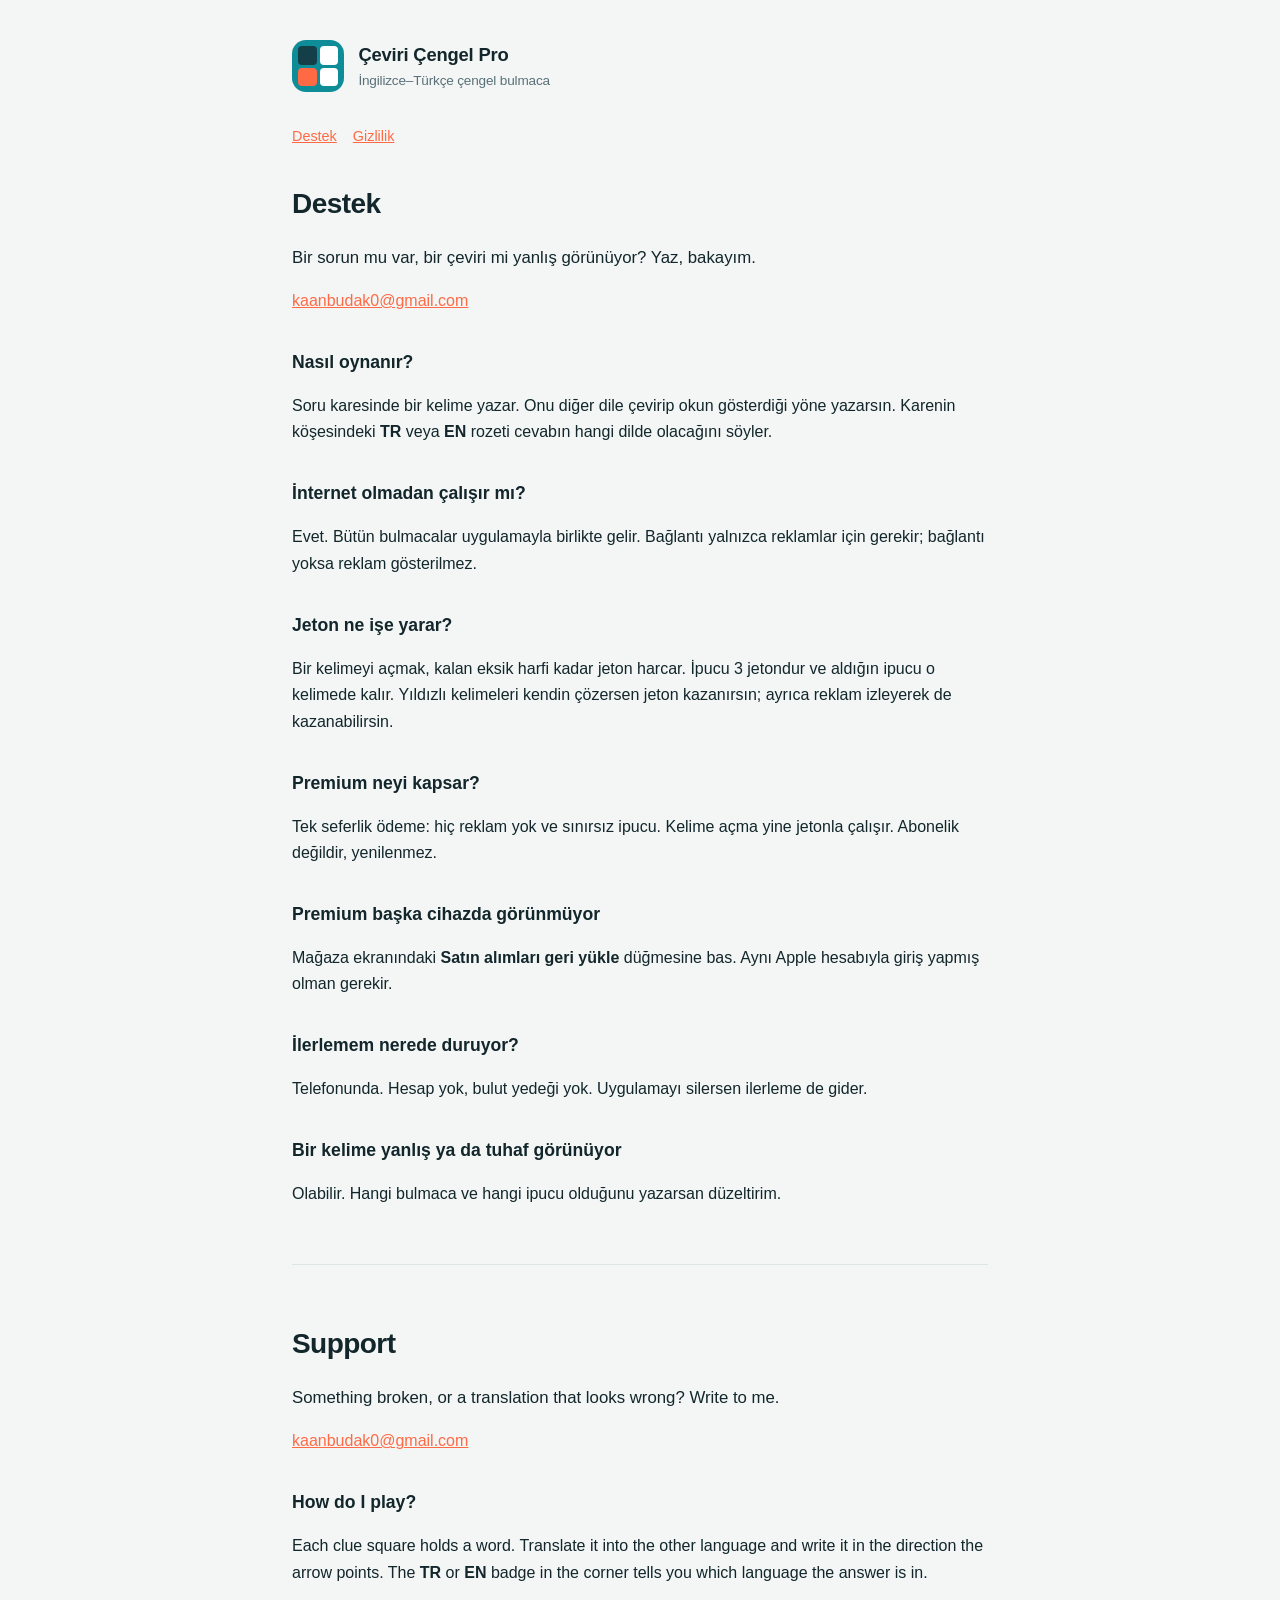
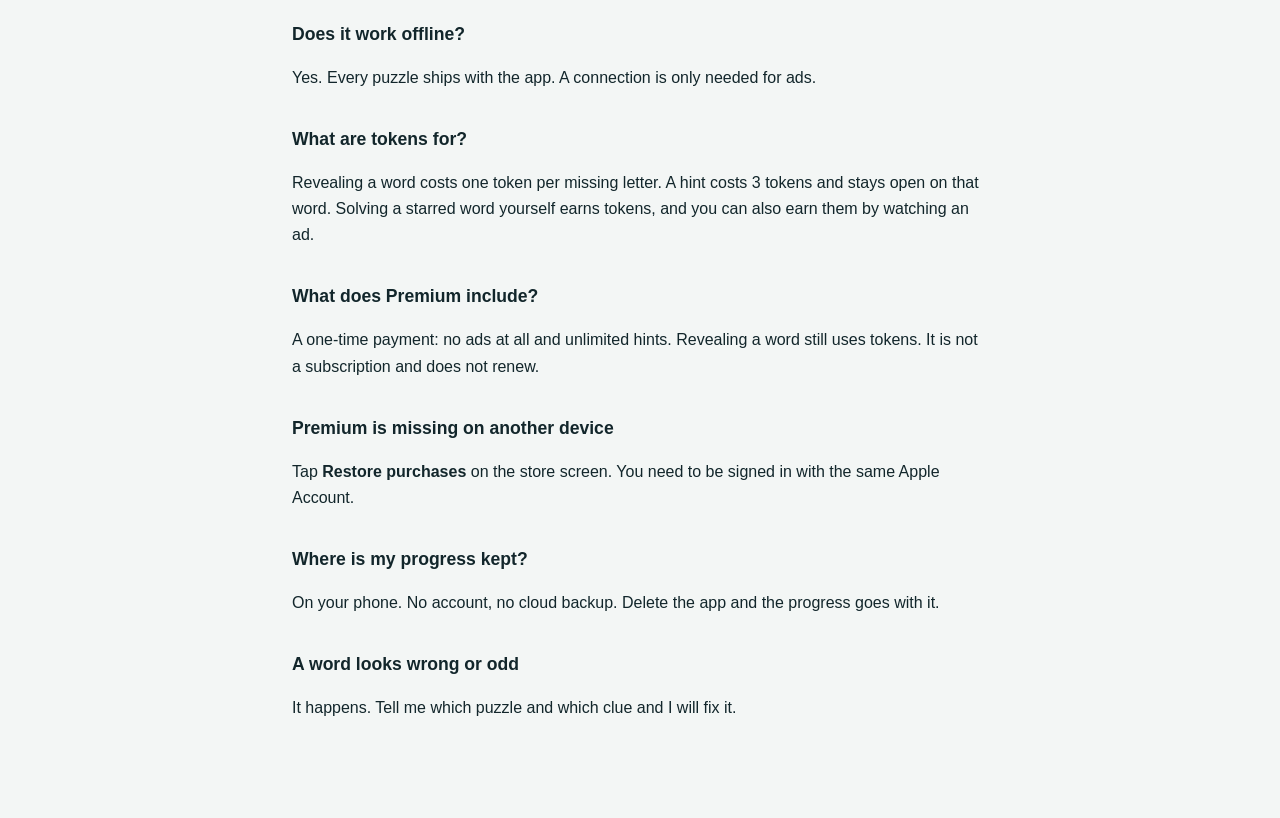
==== index.html @ 85a9142c "Çeviri Çengel Pro: destek ve gizlilik politikası sayfaları Co-Authored-By: Claude Opus 5 <noreply@an" ====
<!doctype html>
<html lang="tr">
<head>
<meta charset="utf-8">
<meta name="viewport" content="width=device-width, initial-scale=1">
<title>Çeviri Çengel Pro — Destek</title>
<link rel="stylesheet" href="style.css">
</head>
<body>
<header>
  <span class="mark"><i></i><i></i><i></i><i></i></span>
  <b>Çeviri Çengel Pro<span>İngilizce–Türkçe çengel bulmaca</span></b>
</header>
<nav><a href="index.html">Destek</a><a href="privacy.html">Gizlilik</a></nav>
<h1>Destek</h1>
<p class="lead">Bir sorun mu var, bir çeviri mi yanlış görünüyor? Yaz, bakayım.</p>
<p><a href="mailto:kaanbudak0@gmail.com">kaanbudak0@gmail.com</a></p>

<h2>Nasıl oynanır?</h2>
<p>Soru karesinde bir kelime yazar. Onu diğer dile çevirip okun gösterdiği yöne
yazarsın. Karenin köşesindeki <strong>TR</strong> veya <strong>EN</strong> rozeti
cevabın hangi dilde olacağını söyler.</p>

<h2>İnternet olmadan çalışır mı?</h2>
<p>Evet. Bütün bulmacalar uygulamayla birlikte gelir. Bağlantı yalnızca reklamlar
için gerekir; bağlantı yoksa reklam gösterilmez.</p>

<h2>Jeton ne işe yarar?</h2>
<p>Bir kelimeyi açmak, kalan eksik harfi kadar jeton harcar. İpucu 3 jetondur ve
aldığın ipucu o kelimede kalır. Yıldızlı kelimeleri kendin çözersen jeton
kazanırsın; ayrıca reklam izleyerek de kazanabilirsin.</p>

<h2>Premium neyi kapsar?</h2>
<p>Tek seferlik ödeme: hiç reklam yok ve sınırsız ipucu. Kelime açma yine jetonla
çalışır. Abonelik değildir, yenilenmez.</p>

<h2>Premium başka cihazda görünmüyor</h2>
<p>Mağaza ekranındaki <strong>Satın alımları geri yükle</strong> düğmesine bas.
Aynı Apple hesabıyla giriş yapmış olman gerekir.</p>

<h2>İlerlemem nerede duruyor?</h2>
<p>Telefonunda. Hesap yok, bulut yedeği yok. Uygulamayı silersen ilerleme de gider.</p>

<h2>Bir kelime yanlış ya da tuhaf görünüyor</h2>
<p>Olabilir. Hangi bulmaca ve hangi ipucu olduğunu yazarsan düzeltirim.</p>

<hr>

<h1 id="en">Support</h1>
<p class="lead">Something broken, or a translation that looks wrong? Write to me.</p>
<p><a href="mailto:kaanbudak0@gmail.com">kaanbudak0@gmail.com</a></p>

<h2>How do I play?</h2>
<p>Each clue square holds a word. Translate it into the other language and write it
in the direction the arrow points. The <strong>TR</strong> or <strong>EN</strong>
badge in the corner tells you which language the answer is in.</p>

<h2>Does it work offline?</h2>
<p>Yes. Every puzzle ships with the app. A connection is only needed for ads.</p>

<h2>What are tokens for?</h2>
<p>Revealing a word costs one token per missing letter. A hint costs 3 tokens and
stays open on that word. Solving a starred word yourself earns tokens, and you can
also earn them by watching an ad.</p>

<h2>What does Premium include?</h2>
<p>A one-time payment: no ads at all and unlimited hints. Revealing a word still
uses tokens. It is not a subscription and does not renew.</p>

<h2>Premium is missing on another device</h2>
<p>Tap <strong>Restore purchases</strong> on the store screen. You need to be signed
in with the same Apple Account.</p>

<h2>Where is my progress kept?</h2>
<p>On your phone. No account, no cloud backup. Delete the app and the progress goes
with it.</p>

<h2>A word looks wrong or odd</h2>
<p>It happens. Tell me which puzzle and which clue and I will fix it.</p>
</body>
</html>
---- style.css ----
:root{color-scheme:light dark;--bg:#F3F6F5;--surface:#fff;--ink:#12262B;--muted:#5A7078;--line:#DDE5E6;--primary:#0E8C97;--accent:#FF6A45}
@media (prefers-color-scheme:dark){:root{--bg:#0F1A1E;--surface:#182930;--ink:#EEF4F5;--muted:#8FA3A9;--line:#2A3C43;--primary:#2FB7C3;--accent:#FF7A58}}
*{box-sizing:border-box}
body{font:16px/1.65 -apple-system,BlinkMacSystemFont,"Segoe UI",Roboto,sans-serif;max-width:46rem;margin:0 auto;padding:2.5rem 1.25rem 5rem;background:var(--bg);color:var(--ink)}
header{display:flex;align-items:center;gap:.9rem;margin-bottom:2rem}
header .mark{width:52px;height:52px;border-radius:14px;background:var(--primary);display:grid;grid-template-columns:1fr 1fr;gap:3px;padding:6px;flex:0 0 auto}
header .mark i{border-radius:4px;background:#fff}
header .mark i:first-child{background:#143F48}
header .mark i:nth-child(3){background:var(--accent)}
header b{font-size:1.15rem;letter-spacing:-.01em}
header span{display:block;font-size:.85rem;color:var(--muted);font-weight:400}
h1{font-size:1.75rem;letter-spacing:-.02em;margin:0 0 .25rem}
h2{font-size:1.1rem;margin:2.1rem 0 .4rem}
.date{color:var(--muted);font-size:.9rem;margin-top:0}
.lead{font-size:1.05rem}
hr{border:0;border-top:1px solid var(--line);margin:3.5rem 0}
a{color:var(--accent)}
ul{padding-left:1.2rem}
nav{margin-bottom:2rem;font-size:.9rem}
nav a{margin-right:1rem}
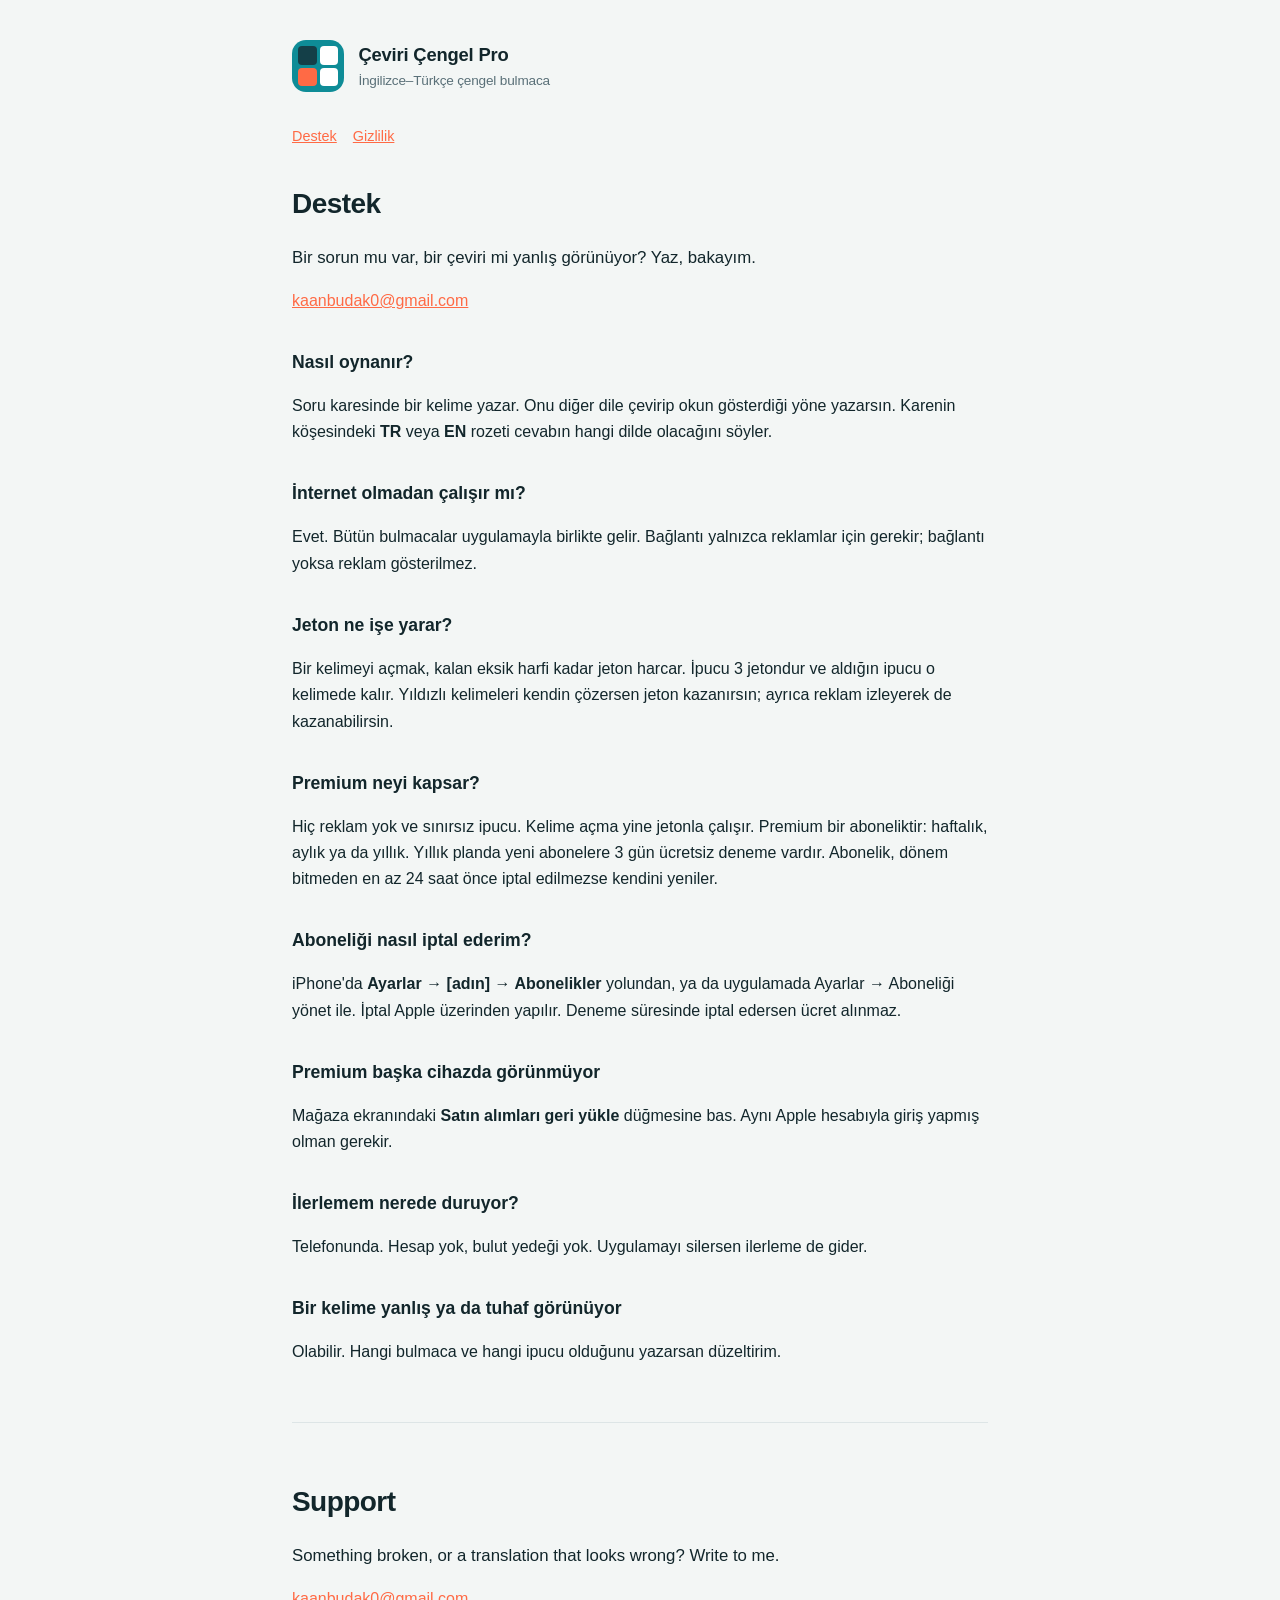
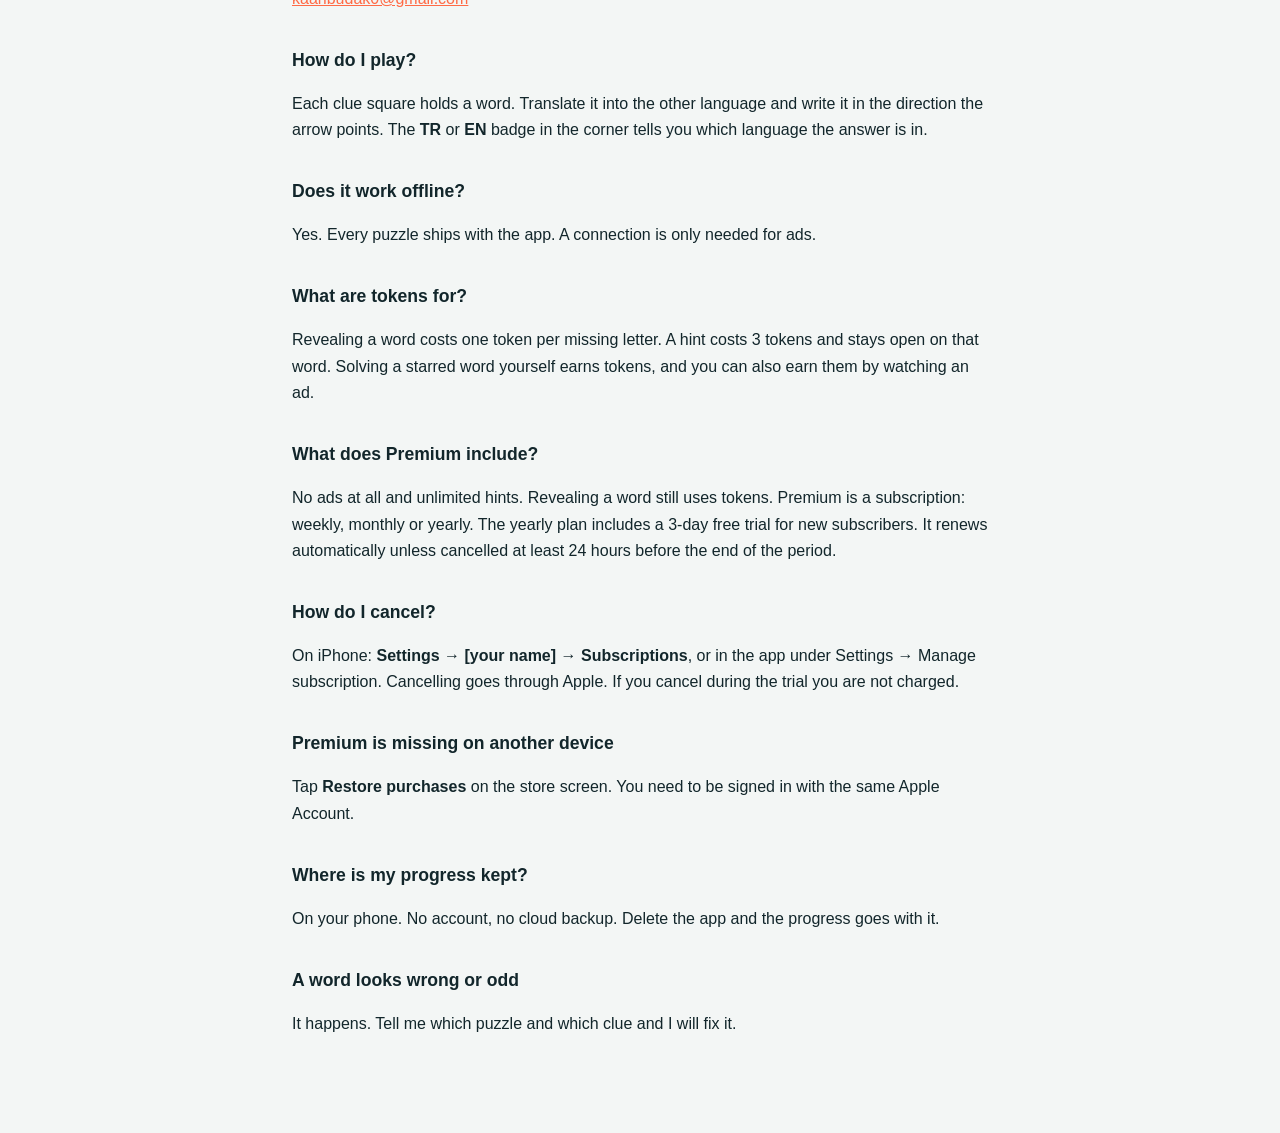
==== commit 7301d7df: "Premium artık abonelik: destek ve gizlilik metinleri güncellendi Co-Authored-By: Claude Fable 5.1 <n" ====
--- a/index.html
+++ b/index.html
@@ -31,8 +31,15 @@
 kazanırsın; ayrıca reklam izleyerek de kazanabilirsin.</p>
 
 <h2>Premium neyi kapsar?</h2>
-<p>Tek seferlik ödeme: hiç reklam yok ve sınırsız ipucu. Kelime açma yine jetonla
-çalışır. Abonelik değildir, yenilenmez.</p>
+<p>Hiç reklam yok ve sınırsız ipucu. Kelime açma yine jetonla çalışır. Premium bir
+aboneliktir: haftalık, aylık ya da yıllık. Yıllık planda yeni abonelere 3 gün
+ücretsiz deneme vardır. Abonelik, dönem bitmeden en az 24 saat önce iptal
+edilmezse kendini yeniler.</p>
+
+<h2>Aboneliği nasıl iptal ederim?</h2>
+<p>iPhone'da <strong>Ayarlar → [adın] → Abonelikler</strong> yolundan, ya da
+uygulamada Ayarlar → Aboneliği yönet ile. İptal Apple üzerinden yapılır. Deneme
+süresinde iptal edersen ücret alınmaz.</p>
 
 <h2>Premium başka cihazda görünmüyor</h2>
 <p>Mağaza ekranındaki <strong>Satın alımları geri yükle</strong> düğmesine bas.
@@ -64,8 +71,15 @@
 also earn them by watching an ad.</p>
 
 <h2>What does Premium include?</h2>
-<p>A one-time payment: no ads at all and unlimited hints. Revealing a word still
-uses tokens. It is not a subscription and does not renew.</p>
+<p>No ads at all and unlimited hints. Revealing a word still uses tokens. Premium
+is a subscription: weekly, monthly or yearly. The yearly plan includes a 3-day free
+trial for new subscribers. It renews automatically unless cancelled at least 24
+hours before the end of the period.</p>
+
+<h2>How do I cancel?</h2>
+<p>On iPhone: <strong>Settings → [your name] → Subscriptions</strong>, or in the app
+under Settings → Manage subscription. Cancelling goes through Apple. If you cancel
+during the trial you are not charged.</p>
 
 <h2>Premium is missing on another device</h2>
 <p>Tap <strong>Restore purchases</strong> on the store screen. You need to be signed
